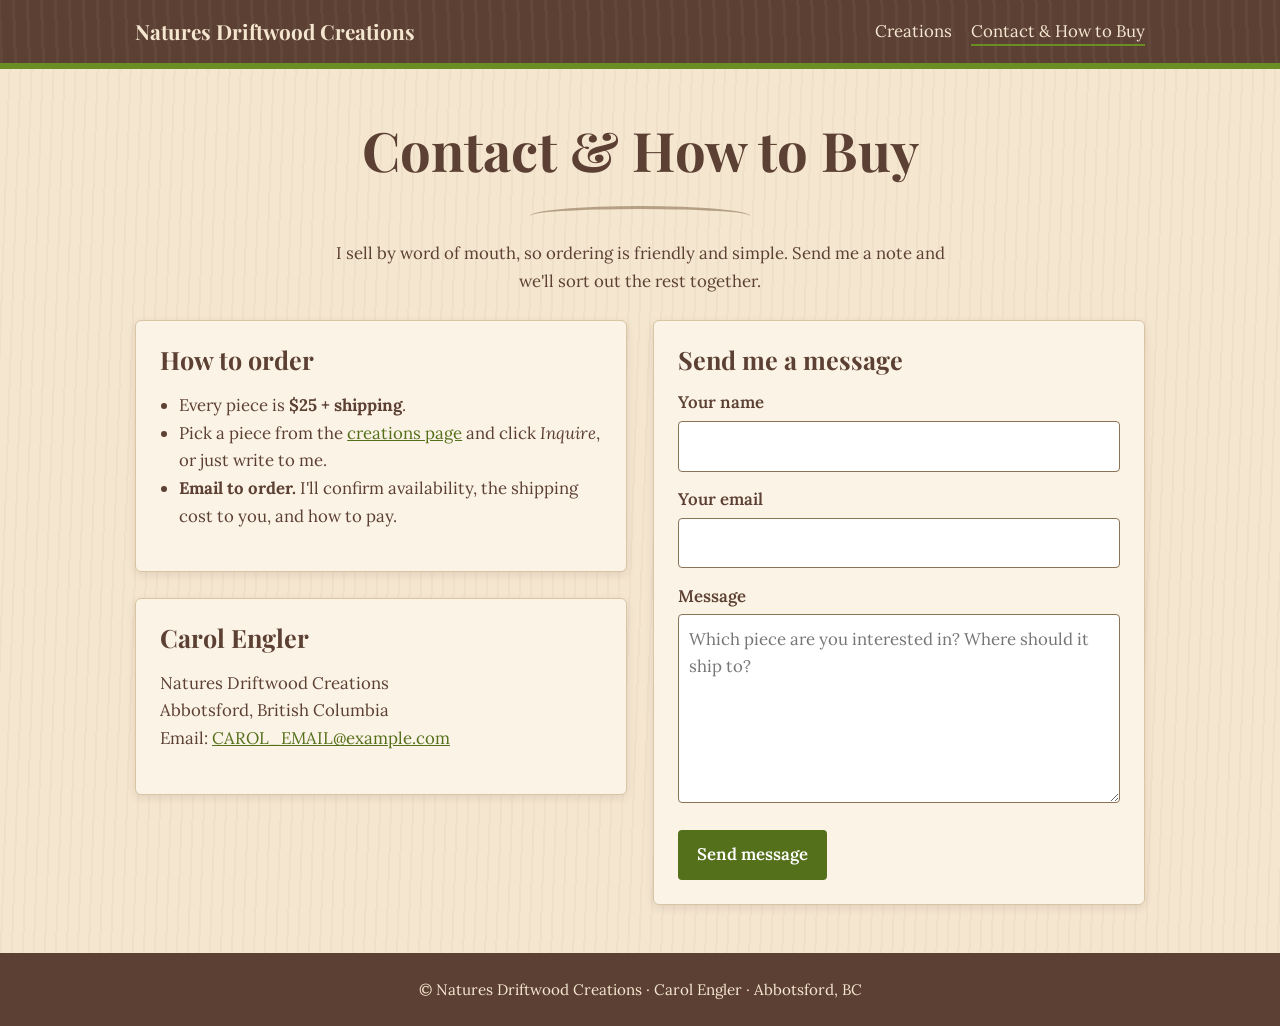
==== contact.html @ cb539914 "Build Natures Driftwood Creations site Co-Authored-By: Claude Sonnet 5.5 <noreply@anthropic.com>" ====
<!DOCTYPE html>
<html lang="en">
<head>
<meta charset="utf-8">
<meta name="viewport" content="width=device-width, initial-scale=1">
<title>Contact &amp; How to Buy | Natures Driftwood Creations</title>
<meta name="description" content="How to order handmade driftwood creations from Carol Engler in Abbotsford, BC. $25 each plus shipping. Email to order.">
<link rel="preconnect" href="https://fonts.googleapis.com"><link rel="preconnect" href="https://fonts.gstatic.com" crossorigin><link href="https://fonts.googleapis.com/css2?family=Lora:wght@400;600&family=Playfair+Display:wght@700&display=swap" rel="stylesheet">
<link rel="stylesheet" href="style.css">
</head>
<body>
<header class="site"><div class="wrap"><a class="brand" href="index.html">Natures Driftwood Creations</a>
<nav aria-label="Main"><a href="index.html">Creations</a><a href="contact.html" aria-current="page">Contact &amp; How to Buy</a></nav></div></header>
<main class="wrap">
  <section class="hero">
    <h1>Contact &amp; How to Buy</h1>
    <div class="divider"></div>
    <p>I sell by word of mouth, so ordering is friendly and simple. Send me a note and we'll sort out the rest together.</p>
  </section>
  <div class="two">
    <div>
      <div class="panel">
        <h2>How to order</h2>
        <ul class="clean">
          <li>Every piece is <strong>$25 + shipping</strong>.</li>
          <li>Pick a piece from the <a href="index.html">creations page</a> and click <em>Inquire</em>, or just write to me.</li>
          <li><strong>Email to order.</strong> I'll confirm availability, the shipping cost to you, and how to pay.</li>
        </ul>
      </div>
      <div class="panel" style="margin-top:1.6rem">
        <h2>Carol Engler</h2>
        <p>Natures Driftwood Creations<br>Abbotsford, British Columbia<br>
        Email: <a href="mailto:CAROL_EMAIL@example.com">CAROL_EMAIL@example.com</a></p>
      </div>
    </div>
    <div class="panel" id="contact-form">
      <h2>Send me a message</h2>
      <form action="mailto:CAROL_EMAIL@example.com" method="post" enctype="text/plain">
        <label for="name">Your name</label><input id="name" name="name" required autocomplete="name">
        <label for="email">Your email</label><input id="email" name="email" type="email" required autocomplete="email">
        <label for="message">Message</label><textarea id="message" name="message" rows="6" required placeholder="Which piece are you interested in? Where should it ship to?"></textarea>
        <button class="btn" type="submit">Send message</button>
      </form>
    </div>
  </div>
</main>
<footer>&copy; Natures Driftwood Creations &middot; Carol Engler &middot; Abbotsford, BC</footer>
<script>
var p=new URLSearchParams(location.search).get("piece");
if(p){document.getElementById("message").value="Hi Carol, I'd like to inquire about the "+p+" ($25 + shipping).\n\n"}
</script>
</body>
</html>
---- style.css ----
:root{--bark:#5C4033;--wood:#8B7355;--moss:#6B8E23;--moss-dk:#55701b;--cream:#F5E6D0;--paper:#fbf3e6}
*{box-sizing:border-box}
body{margin:0;background:var(--cream);color:var(--bark);font-family:"Lora",Georgia,serif;font-size:1.05rem;line-height:1.65;
background-image:repeating-linear-gradient(92deg,rgba(139,115,85,.05) 0 2px,transparent 2px 11px)}
h1,h2,h3{font-family:"Playfair Display","Cormorant Garamond",Georgia,serif;font-weight:700;line-height:1.2;margin:0 0 .5em}
a{color:var(--moss-dk)}
.wrap{max-width:1050px;margin:0 auto;padding:0 1.25rem}
header.site{background:var(--bark);color:var(--cream);border-bottom:6px solid var(--moss);
background-image:repeating-linear-gradient(88deg,rgba(255,255,255,.04) 0 3px,transparent 3px 14px)}
header.site .wrap{display:flex;flex-wrap:wrap;align-items:center;justify-content:space-between;gap:.5rem 1.5rem;padding-top:.9rem;padding-bottom:.9rem}
.brand{font-family:"Playfair Display",Georgia,serif;font-size:1.3rem;font-weight:700;color:var(--cream);text-decoration:none}
nav a{color:var(--cream);text-decoration:none;margin-left:1.2rem;padding-bottom:2px;border-bottom:2px solid transparent}
nav a:hover,nav a[aria-current]{border-bottom-color:var(--moss)}
.hero{text-align:center;padding:3rem 0 1.5rem}
.hero h1{font-size:clamp(2rem,6vw,3.4rem);margin-bottom:.2em}
.hero .since{font-style:italic;color:var(--wood);letter-spacing:.08em;margin-bottom:1rem}
.hero p{max-width:40rem;margin:0 auto}
.divider{height:10px;margin:1.5rem auto;max-width:220px;border-top:3px solid var(--wood);border-radius:50%/100% 100% 0 0;opacity:.6}
.grid{display:grid;grid-template-columns:repeat(auto-fill,minmax(290px,1fr));gap:1.6rem;padding:1rem 0 3rem}
.card{background:var(--paper);border:1px solid #d9c4a3;border-radius:6px;box-shadow:0 3px 8px rgba(92,64,51,.15);display:flex;flex-direction:column;overflow:hidden}
.photo{aspect-ratio:4/3;display:flex;flex-direction:column;align-items:center;justify-content:center;color:var(--cream);text-align:center;
background:repeating-linear-gradient(95deg,#8B7355 0 6px,#7d664a 6px 9px,#947d5f 9px 17px)}
.photo svg{width:54px;height:54px;stroke:var(--cream);fill:none;stroke-width:2;stroke-linecap:round;opacity:.9}
.photo span{font-style:italic;font-size:.95rem;margin-top:.4rem;background:rgba(92,64,51,.6);padding:.1rem .7rem;border-radius:20px}
.card .body{padding:1.1rem 1.2rem 1.3rem;display:flex;flex-direction:column;flex:1}
.card h3{font-size:1.3rem;margin-bottom:.3em}
.card p{margin:0 0 1rem;flex:1}
.price{font-family:"Playfair Display",Georgia,serif;font-weight:700;font-size:1.15rem;border-top:1px dashed var(--wood);padding-top:.7rem;margin-bottom:.8rem}
.price small{font-family:"Lora",serif;font-weight:400;color:var(--wood)}
.btn{display:inline-block;background:var(--moss-dk);color:#fff;border:0;border-radius:4px;padding:.7rem 1.2rem;font:inherit;font-weight:600;text-align:center;text-decoration:none;cursor:pointer}
.btn:hover{background:#445a14}
.panel{background:var(--paper);border:1px solid #d9c4a3;border-radius:6px;padding:1.5rem;box-shadow:0 3px 8px rgba(92,64,51,.12)}
.two{display:grid;grid-template-columns:1fr 1fr;gap:1.6rem;padding-bottom:3rem}
@media(max-width:760px){.two{grid-template-columns:1fr}nav a{margin:0 1rem 0 0}}
label{display:block;font-weight:600;margin:.9rem 0 .25rem}
input,textarea{width:100%;font:inherit;padding:.65rem;border:1px solid var(--wood);border-radius:4px;background:#fff;color:var(--bark)}
input:focus,textarea:focus,.btn:focus-visible,a:focus-visible{outline:3px solid var(--moss);outline-offset:2px}
form .btn{margin-top:1.1rem}
ul.clean{padding-left:1.2rem}
footer{background:var(--bark);color:var(--cream);text-align:center;padding:1.5rem 1rem;font-size:.95rem}
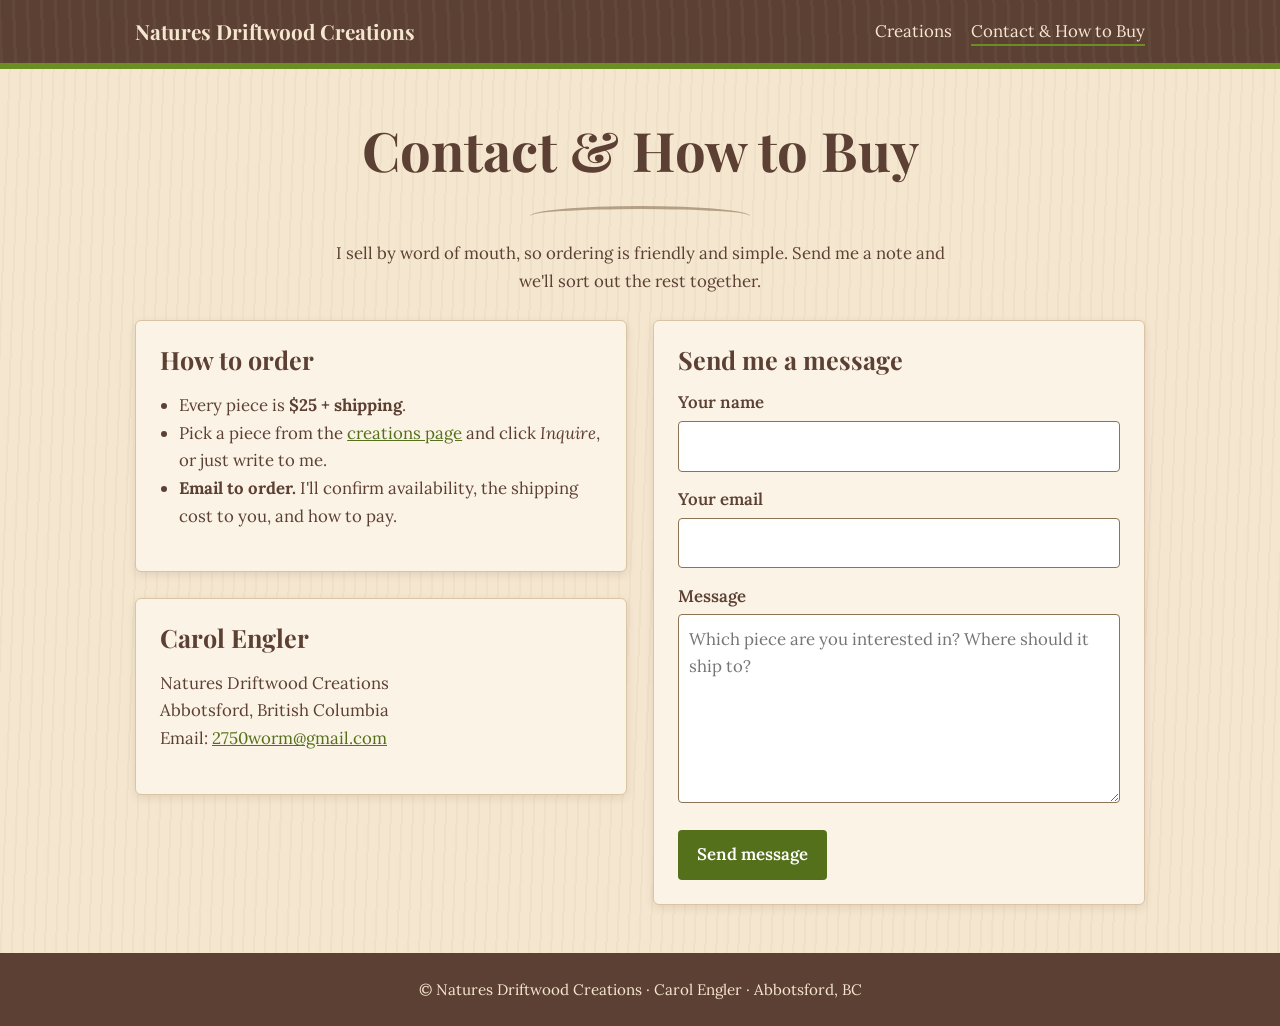
==== commit 9fff2ee3: "Fix Carol's email address" ====
--- a/contact.html
+++ b/contact.html
@@ -30,12 +30,12 @@
       <div class="panel" style="margin-top:1.6rem">
         <h2>Carol Engler</h2>
         <p>Natures Driftwood Creations<br>Abbotsford, British Columbia<br>
-        Email: <a href="mailto:CAROL_EMAIL@example.com">CAROL_EMAIL@example.com</a></p>
+        Email: <a href="mailto:2750worm@gmail.com">2750worm@gmail.com</a></p>
       </div>
     </div>
     <div class="panel" id="contact-form">
       <h2>Send me a message</h2>
-      <form action="mailto:CAROL_EMAIL@example.com" method="post" enctype="text/plain">
+      <form action="https://formsubmit.co/2750worm@gmail.com" method="post" enctype="text/plain">
         <label for="name">Your name</label><input id="name" name="name" required autocomplete="name">
         <label for="email">Your email</label><input id="email" name="email" type="email" required autocomplete="email">
         <label for="message">Message</label><textarea id="message" name="message" rows="6" required placeholder="Which piece are you interested in? Where should it ship to?"></textarea>
